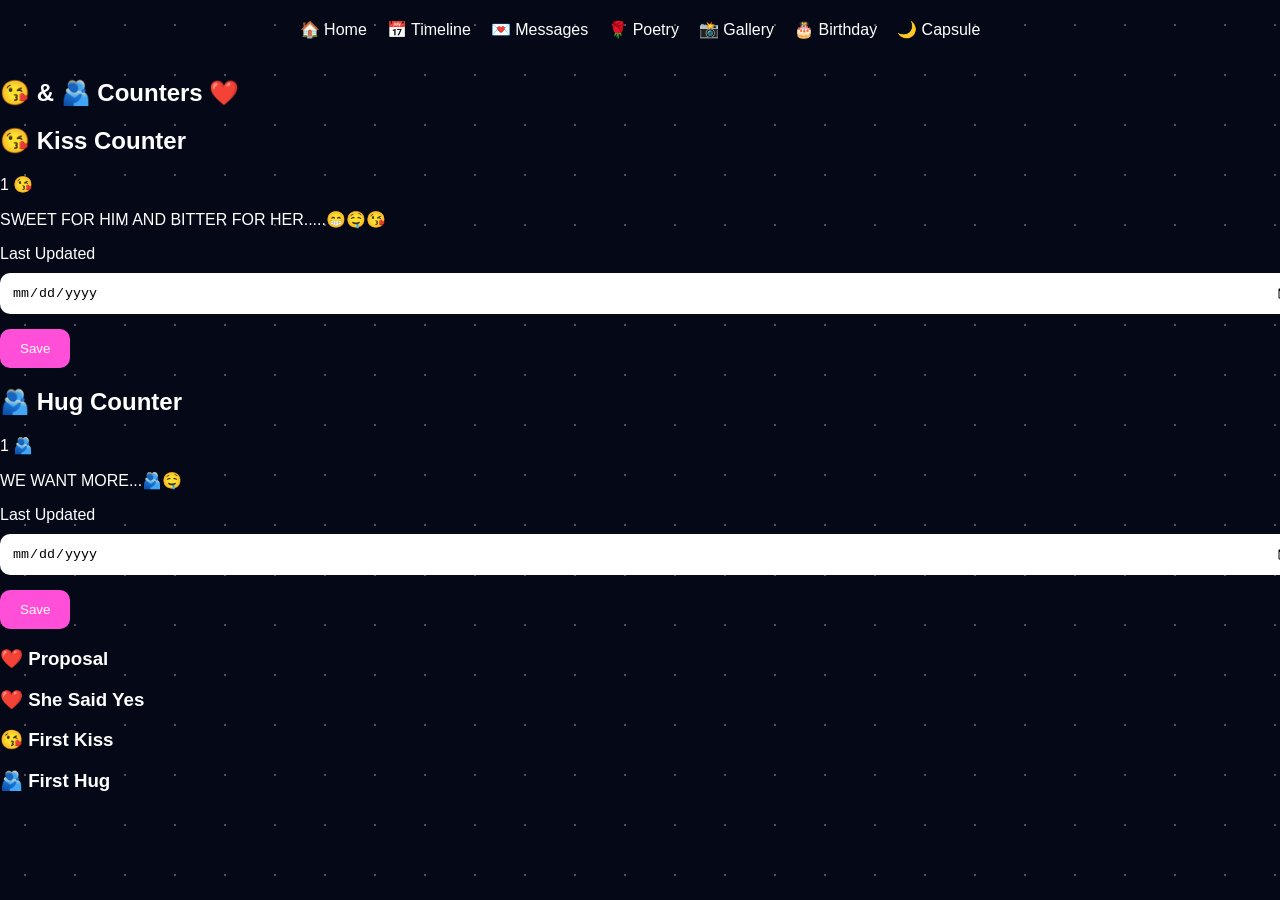
==== counters.html @ 92085f68 "Create counters.html" ====
<!DOCTYPE html>
<html lang="en">

<head>

<meta charset="UTF-8">
<meta name="viewport"
content="width=device-width, initial-scale=1.0">

<title>Counters ❤️</title>

<link rel="stylesheet"
href="style.css">

</head>

<body>

<div id="stars"></div>

<nav>

<a href="index.html">🏠 Home</a>

<a href="timeline.html">📅 Timeline</a>

<a href="messages.html">💌 Messages</a>

<a href="poetry.html">🌹 Poetry</a>

<a href="gallery.html">📸 Gallery</a>

<a href="birthday.html">🎂 Birthday</a>

<a href="capsule.html">🌙 Capsule</a>

</nav>

<section class="counter-page">

<h1>
😘 & 🫂 Counters ❤️
</h1>

<!-- KISS -->

<div class="counter-card">

<h2>😘 Kiss Counter</h2>

<div id="kissCount">
1 😘
</div>

<p>
SWEET FOR HIM AND BITTER FOR HER.....😁🤤😘
</p>

<label>
Last Updated
</label>

<input
type="date"
id="kissDate">

<button onclick="saveKissDate()">
Save
</button>

<div id="kissUpdated"></div>

</div>

<!-- HUG -->

<div class="counter-card">

<h2>🫂 Hug Counter</h2>

<div id="hugCount">
1 🫂
</div>

<p>
WE WANT MORE...🫂🤤
</p>

<label>
Last Updated
</label>

<input
type="date"
id="hugDate">

<button onclick="saveHugDate()">
Save
</button>

<div id="hugUpdated"></div>

</div>

<!-- SPECIAL DAY COUNTERS -->

<div class="days-grid">

<div class="day-card">

<h3>
❤️ Proposal
</h3>

<div id="proposalDays"></div>

</div>

<div class="day-card">

<h3>
❤️ She Said Yes
</h3>

<div id="yesDays"></div>

</div>

<div class="day-card">

<h3>
😘 First Kiss
</h3>

<div id="kissDays"></div>

</div>

<div class="day-card">

<h3>
🫂 First Hug
</h3>

<div id="hugDays"></div>

</div>

</div>

</section>

<script src="script.js"></script>

</body>
</html>
---- style.css ----
body{
margin:0;
font-family:Poppins,sans-serif;
background:#050816;
color:white;
overflow-x:hidden;
}

#stars{
position:fixed;
width:100%;
height:100%;
background:
radial-gradient(white 1px,transparent 1px);
background-size:50px 50px;
opacity:.3;
z-index:-1;
}

.lock-screen{
height:100vh;
display:flex;
justify-content:center;
align-items:center;
}

.lock-box{
background:rgba(255,255,255,.08);
padding:40px;
border-radius:20px;
backdrop-filter:blur(15px);
text-align:center;
max-width:500px;
}

input{
width:100%;
padding:12px;
margin-top:10px;
border:none;
border-radius:10px;
}

button{
padding:12px 20px;
border:none;
border-radius:10px;
cursor:pointer;
margin-top:15px;
background:#ff4fd8;
color:white;
}

.home-page{
display:none;
}

nav{
display:flex;
justify-content:center;
gap:20px;
padding:20px;
}

nav a{
color:white;
text-decoration:none;
}

.hero{
height:80vh;
display:flex;
flex-direction:column;
justify-content:center;
align-items:center;
text-align:center;
}

.hero h1{
font-size:4rem;
}

#quoteBox{
margin-top:20px;
max-width:500px;
}
/* ==========================
TIMELINE PAGE
========================== */

.timeline-page{
    padding:80px 20px;
    max-width:1000px;
    margin:auto;
}

.timeline-page h1{
    text-align:center;
    margin-bottom:60px;
    font-size:3rem;
}

.timeline{
    position:relative;
    max-width:800px;
    margin:auto;
    padding-left:60px;
}

.timeline::before{
    content:"";
    position:absolute;
    left:20px;
    top:0;
    width:4px;
    height:100%;
    background:linear-gradient(
        #ff4fd8,
        #6b7cff
    );
    border-radius:10px;
}

.event{
    position:relative;
    background:rgba(20,20,40,0.85);
    padding:25px;
    margin-bottom:35px;
    margin-left:25px;
    border-radius:20px;
    border:1px solid rgba(255,255,255,0.1);
    backdrop-filter:blur(20px);
    box-shadow:
        0 0 20px rgba(255,79,216,0.35);
    transition:all .4s ease;
}

.event:hover{
    transform:translateX(15px);
    box-shadow:
        0 0 40px rgba(255,79,216,0.7),
        0 0 80px rgba(107,124,255,0.4);
}

.event::before{
    content:"";
    position:absolute;
    left:-48px;
    top:28px;
    width:20px;
    height:20px;
    border-radius:50%;
    background:#ff4fd8;
    box-shadow:
        0 0 15px #ff4fd8,
        0 0 30px #ff4fd8;
}

.event h2{
    margin:0 0 10px;
    font-size:1.6rem;
    color:#ff9df0;
}

.event p{
    margin:0;
    font-size:1.15rem;
    color:white;
}
/* ==========================
MESSAGES PAGE
========================== */

.messages-page{

padding:80px 20px;

max-width:1200px;

margin:auto;

}

.messages-page h1{

text-align:center;

font-size:3rem;

margin-bottom:50px;

}

.message-inputs{

display:grid;

grid-template-columns:
repeat(auto-fit,minmax(350px,1fr));

gap:30px;

margin-bottom:60px;

}

.input-box{

background:rgba(255,255,255,.08);

padding:25px;

border-radius:20px;

backdrop-filter:blur(15px);

}

.input-box textarea{

width:100%;

height:140px;

padding:12px;

border:none;

border-radius:12px;

margin-top:10px;

}

.side-title{

text-align:center;

margin-bottom:20px;

}

.messages-layout{

display:grid;

grid-template-columns:1fr 1fr;

gap:30px;

}

.letter-card{

background:rgba(20,20,40,.85);

padding:25px;

border-radius:20px;

margin-bottom:20px;

border:1px solid rgba(255,255,255,.1);

box-shadow:
0 0 20px rgba(255,79,216,.25);

transition:.4s;

}

.letter-card:hover{

transform:translateY(-5px);

box-shadow:
0 0 35px rgba(255,79,216,.6);

}

.letter-card h3{

color:#ff9df0;

margin-bottom:12px;

}

.delete-message{

margin-top:15px;

background:#ff4d6d;

}

@media(max-width:900px){

.messages-layout{

grid-template-columns:1fr;

}

}
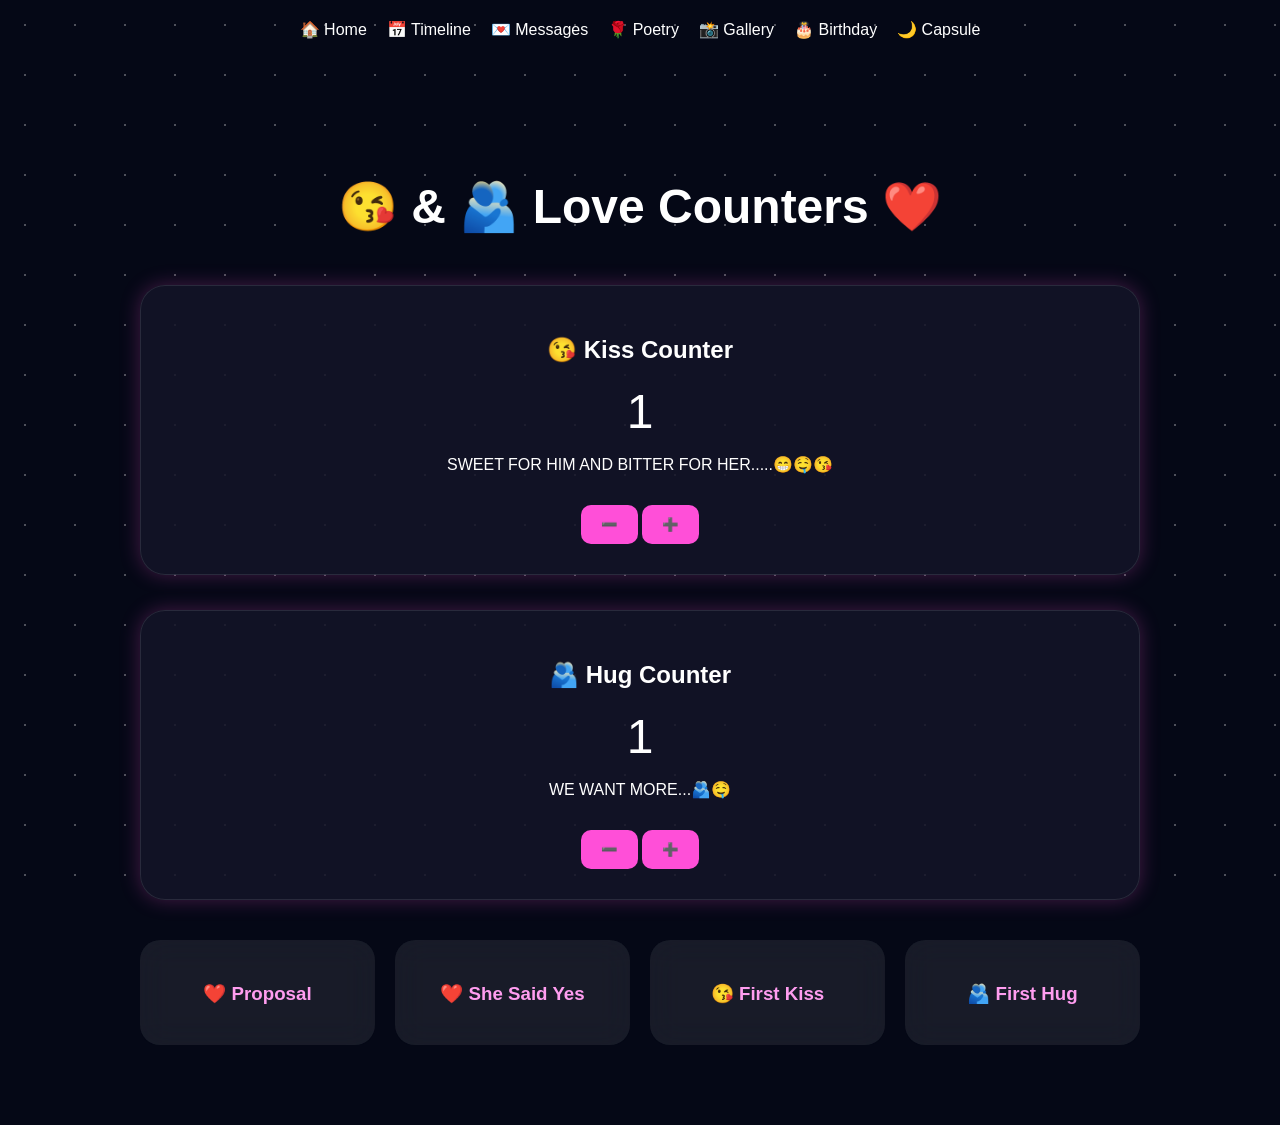
==== commit aee7c230: "Update counters.html" ====
--- a/counters.html
+++ b/counters.html
@@ -2,16 +2,12 @@
 <html lang="en">
 
 <head>
-
 <meta charset="UTF-8">
-<meta name="viewport"
-content="width=device-width, initial-scale=1.0">
+<meta name="viewport" content="width=device-width, initial-scale=1.0">
 
 <title>Counters ❤️</title>
 
-<link rel="stylesheet"
-href="style.css">
-
+<link rel="stylesheet" href="style.css">
 </head>
 
 <body>
@@ -19,28 +15,18 @@
 <div id="stars"></div>
 
 <nav>
-
 <a href="index.html">🏠 Home</a>
-
 <a href="timeline.html">📅 Timeline</a>
-
 <a href="messages.html">💌 Messages</a>
-
 <a href="poetry.html">🌹 Poetry</a>
-
 <a href="gallery.html">📸 Gallery</a>
-
 <a href="birthday.html">🎂 Birthday</a>
-
 <a href="capsule.html">🌙 Capsule</a>
-
 </nav>
 
 <section class="counter-page">
 
-<h1>
-😘 & 🫂 Counters ❤️
-</h1>
+<h1>😘 & 🫂 Love Counters ❤️</h1>
 
 <!-- KISS -->
 
@@ -48,25 +34,27 @@
 
 <h2>😘 Kiss Counter</h2>
 
-<div id="kissCount">
-1 😘
+<div id="kissCount" class="big-counter">
+1
 </div>
+
+<div id="kissEmojis" class="emoji-row"></div>
 
 <p>
 SWEET FOR HIM AND BITTER FOR HER.....😁🤤😘
 </p>
 
-<label>
-Last Updated
-</label>
+<div class="counter-buttons">
 
-<input
-type="date"
-id="kissDate">
+<button onclick="changeKiss(-1)">
+➖
+</button>
 
-<button onclick="saveKissDate()">
-Save
+<button onclick="changeKiss(1)">
+➕
 </button>
+
+</div>
 
 <div id="kissUpdated"></div>
 
@@ -78,72 +66,54 @@
 
 <h2>🫂 Hug Counter</h2>
 
-<div id="hugCount">
-1 🫂
+<div id="hugCount" class="big-counter">
+1
 </div>
+
+<div id="hugEmojis" class="emoji-row"></div>
 
 <p>
 WE WANT MORE...🫂🤤
 </p>
 
-<label>
-Last Updated
-</label>
+<div class="counter-buttons">
 
-<input
-type="date"
-id="hugDate">
+<button onclick="changeHug(-1)">
+➖
+</button>
 
-<button onclick="saveHugDate()">
-Save
+<button onclick="changeHug(1)">
+➕
 </button>
+
+</div>
 
 <div id="hugUpdated"></div>
 
 </div>
 
-<!-- SPECIAL DAY COUNTERS -->
+<!-- RELATIONSHIP DAYS -->
 
 <div class="days-grid">
 
 <div class="day-card">
-
-<h3>
-❤️ Proposal
-</h3>
-
+<h3>❤️ Proposal</h3>
 <div id="proposalDays"></div>
-
 </div>
 
 <div class="day-card">
-
-<h3>
-❤️ She Said Yes
-</h3>
-
+<h3>❤️ She Said Yes</h3>
 <div id="yesDays"></div>
-
 </div>
 
 <div class="day-card">
-
-<h3>
-😘 First Kiss
-</h3>
-
+<h3>😘 First Kiss</h3>
 <div id="kissDays"></div>
-
 </div>
 
 <div class="day-card">
-
-<h3>
-🫂 First Hug
-</h3>
-
+<h3>🫂 First Hug</h3>
 <div id="hugDays"></div>
-
 </div>
 
 </div>
--- a/style.css
+++ b/style.css
@@ -303,3 +303,98 @@
 }
 
 }
+/* ==========================
+COUNTERS PAGE
+========================== */
+
+.counter-page{
+
+max-width:1000px;
+
+margin:auto;
+
+padding:80px 20px;
+
+}
+
+.counter-page h1{
+
+text-align:center;
+
+font-size:3rem;
+
+margin-bottom:50px;
+
+}
+
+.counter-card{
+
+background:
+rgba(20,20,40,.85);
+
+padding:30px;
+
+border-radius:25px;
+
+margin-bottom:35px;
+
+text-align:center;
+
+border:
+1px solid rgba(255,255,255,.1);
+
+box-shadow:
+0 0 20px rgba(255,79,216,.25);
+
+}
+
+.counter-card h2{
+
+margin-bottom:20px;
+
+}
+
+#kissCount,
+#hugCount{
+
+font-size:3rem;
+
+margin-bottom:15px;
+
+}
+
+.days-grid{
+
+display:grid;
+
+grid-template-columns:
+repeat(auto-fit,minmax(220px,1fr));
+
+gap:20px;
+
+margin-top:40px;
+
+}
+
+.day-card{
+
+background:
+rgba(255,255,255,.08);
+
+padding:25px;
+
+border-radius:20px;
+
+text-align:center;
+
+backdrop-filter:blur(15px);
+
+}
+
+.day-card h3{
+
+margin-bottom:15px;
+
+color:#ff9df0;
+
+}
